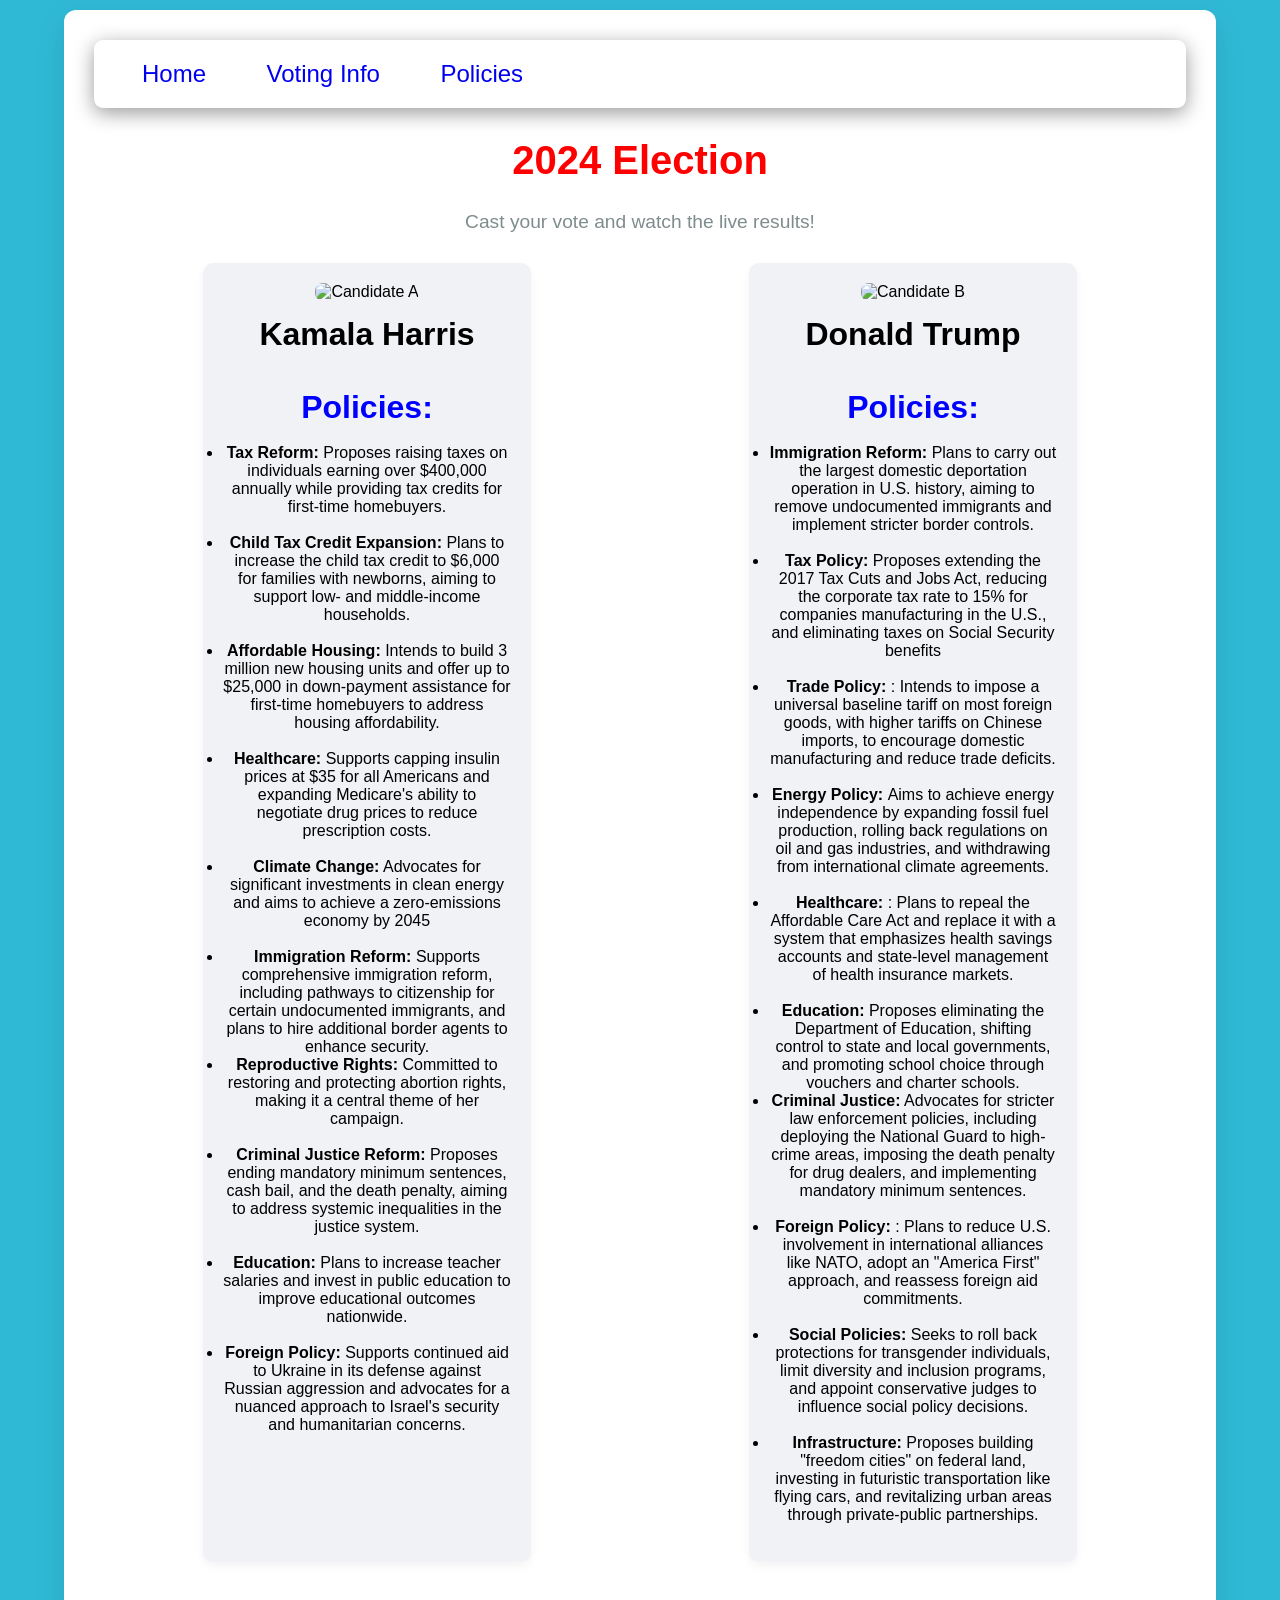
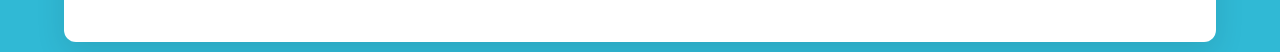
==== policies.html @ 11b2cb9f "Add files via upload" ====
<!DOCTYPE html>
<html lang="en">
<head>
    <meta charset="UTF-8">
    <meta name="viewport" content="width=device-width, initial-scale=1.0">
    <title>Voting site</title>
    <link rel="stylesheet" href="style.css">
    <script src="https://cdn.jsdelivr.net/npm/chart.js"></script>
</head>
<body>
    
    <div class="app-wrapper">
        <div class="container">
            <nav>
                <ul  >
                  <li ><a href="Intro.html"id="link">Home</a></li>
                  <li><a href="Homepage.html"  id="link">Voting Info</a></li>
                  <li ><a href="policies.html" id="link">Policies</a>
                  </li>
                  
                </ul>
              </nav>
          </div>
        
        <header>
            <h1 style="color: red;">2024 Election</h1>
            <br>

            <p>Cast your vote and watch the live results!</p>
        </header>

        <main class="voting-section">
            <div class="candidate-card">
                <img src="https://www.whitehouse.gov/wp-content/uploads/2021/04/V20210305LJ-0043-cropped.jpg" height="230px" alt="Candidate A">
                <h1>Kamala Harris</h1>
            
                <br><br>
                <ul >
                    <h1 style="color: blue;">Policies:
                    </h1>
                    <br>
                    <li><b>Tax Reform:</b> 
                        Proposes raising taxes on individuals earning over $400,000 annually while
                        providing tax credits for first-time homebuyers.</li>
                        <br>
                    <li><b>Child Tax Credit Expansion:</b>  Plans to increase the child tax credit to $6,000 for families with
                        newborns, aiming to support low- and middle-income households.</li>
                        <br>
                    <li><b>Affordable Housing:</b> Intends to build 3 million new housing units and offer up to $25,000 in
                        down-payment assistance for first-time homebuyers to address housing affordability.
                        </li><br>
                    <li><b>Healthcare:</b> Supports capping insulin prices at $35 for all Americans and expanding Medicare's
                        ability to negotiate drug prices to reduce prescription costs.
                        </li><br>
                    <li><b>Climate Change:</b> Advocates for significant investments in clean energy and aims to achieve a
                        zero-emissions economy by 2045</li><br>
                    <li><b>Immigration Reform: </b>Supports comprehensive immigration reform, including pathways to
                        citizenship for certain undocumented immigrants, and plans to hire additional border agents to
                        enhance security.</li>
                    <li><b>Reproductive Rights:</b> Committed to restoring and protecting abortion rights, making it a central
                        theme of her campaign.</li><br>
                    <li><b>Criminal Justice Reform:</b> Proposes ending mandatory minimum sentences, cash bail, and the
                        death penalty, aiming to address systemic inequalities in the justice system.
                        </li><br>
                    <li><b>Education:</b> Plans to increase teacher salaries and invest in public education to improve
                        educational outcomes nationwide.</li><br>
                    <li><b>Foreign Policy:

                    </b> Supports continued aid to Ukraine in its defense against Russian aggression
                        and advocates for a nuanced approach to Israel's security and humanitarian concerns.
                        </li><br>

                </ul>
            </div>
            <div class="candidate-card">
                <img src="https://media.vanityfair.com/photos/66bd08692f014df68a35dc46/master/w_1600,c_limit/1975757034.jpg" height="230px" alt="Candidate B">
                <h1 >Donald Trump</h1>
                <br><br>
                <ul >
                    <h1 style="color: blue;">Policies:
                    </h1>
                    <br>
                    <li><b>Immigration Reform: </b> 
                        Plans to carry out the largest domestic deportation operation in U.S.
                        history, aiming to remove undocumented immigrants and implement stricter border controls.</li>
                        <br>
                    <li><b>Tax Policy:</b>  Proposes extending the 2017 Tax Cuts and Jobs Act, reducing the corporate tax
                        rate to 15% for companies manufacturing in the U.S., and eliminating taxes on Social Security
                        benefits</li>
                        <br>
                    <li><b>Trade Policy:</b> : Intends to impose a universal baseline tariff on most foreign goods, with higher
                        tariffs on Chinese imports, to encourage domestic manufacturing and reduce trade deficits.
                        </li><br>
                    <li><b>Energy Policy: </b> Aims to achieve energy independence by expanding fossil fuel production,
                        rolling back regulations on oil and gas industries, and withdrawing from international climate
                        agreements.
                        </li><br>
                    <li><b>Healthcare:</b> : Plans to repeal the Affordable Care Act and replace it with a system that
                        emphasizes health savings accounts and state-level management of health insurance markets.</li><br>
                    <li><b>Education:  </b> Proposes eliminating the Department of Education, shifting control to state and local
                        governments, and promoting school choice through vouchers and charter schools.</li>
                    <li><b>Criminal Justice:</b> Advocates for stricter law enforcement policies, including deploying the
                        National Guard to high-crime areas, imposing the death penalty for drug dealers, and
                        implementing mandatory minimum sentences.</li><br>
                    <li><b>Foreign Policy:</b> : Plans to reduce U.S. involvement in international alliances like NATO, adopt an
                        "America First" approach, and reassess foreign aid commitments.
                        </li><br>
                    <li><b>Social Policies:</b> Seeks to roll back protections for transgender individuals, limit diversity and
                        inclusion programs, and appoint conservative judges to influence social policy decisions.</li><br>
                    <li><b>Infrastructure:
                    </b> Proposes building "freedom cities" on federal land, investing in futuristic
                    transportation like flying cars, and revitalizing urban areas through private-public partnerships.
                        </li><br>

                </ul>
            </div>
           
        </main>

        
    </div>

</body>
</html>
---- style.css ----
* {
    margin: 0;
    padding: 0;
    box-sizing: border-box;
    font-family: 'Roboto', sans-serif;
  }
  .container{
    width: 100%;
    justify-content: center;
  }
  nav{
    border-radius: 9px;
    padding: 20px;
    box-shadow: 0 5px 20px rgba(0,0,0,0.4);
  }
  nav ul li{
    display: inline-block;
    list-style: none;
    font-size: 1.5rem;
    padding: 0 8px;
    margin: 0 20px;
    cursor: pointer;
    position: relative;
  }
  nav ul li:after{
    content: '';
    width: 0;
    height: 2px;
    background: #2192ff;
    position: absolute;
    left: 0;
    bottom: -10px;
    transition: 0.5s;
  }
  nav ul li:hover::after{
    width:100%;
  }
  #link:link{
    text-decoration: none;
  }
  body {
    background-color: #30b9d5;
    display: flex;
    justify-content: center;
    align-items: center;
    min-height: 100vh;
  }
  .app-wrapper {
    background-color: white;
    width: 90%;
    max-width: 1200px;
    border-radius: 12px;
    padding: 30px;
    box-shadow: 0 10px 30px rgba(0, 0, 0, 0.1);
    margin: 10px;
  }
  header {
    text-align: center;
    margin-bottom: 30px;
    margin-top: 30px;

  }
  header h1 {
    font-size: 2.5rem;
    color: #2c3e50;
  }
  header p {
    color: #7f8c8d;
    font-size: 1.2rem;
    margin-top: 10px;
  }
  .voting-section {
    display: flex;
    justify-content: space-around;
    margin-bottom: 50px;
  }
  .candidate-card {
    background-color: #f1f2f6;
    border-radius: 10px;
    padding: 20px;
    text-align: center;
    width: 30%;
    box-shadow: 0 4px 10px rgba(0, 0, 0, 0.05);
    transition: transform 0.3s ease, box-shadow 0.3s ease;
  }
  .candidate-card img {
    width: 100%;
    border-radius: 8px;
    margin-bottom: 15px;
  }
  .candidate-card button {
    background-color: #2980b9;
    color: white;
    border: none;
    padding: 12px 25px;
    font-size: 1rem;
    border-radius: 5px;
    cursor: pointer;
    transition: background-color 0.3s ease;
  }
  .candidate-card button:hover {
    background-color: #3498db;
  }
  .candidate-card:hover {
    transform: translateY(-5px);
    box-shadow: 0 6px 15px rgba(0, 0, 0, 0.1);
  }.results-section {
    text-align: center;
  }
  .results-section h2 {
    font-size: 2rem;
    color: #34495e;
    margin-bottom: 20px;
  }
  .confirmation {
    position: fixed;
    bottom: 20px;
    left: 50%;
    transform: translateX(-50%);
    background-color: #2ecc71;
    color: white;
    padding: 15px 20px;
    border-radius: 8px;
    font-size: 1.1rem;
    opacity: 1;
    transition: opacity 0.5s ease;
  }
  .confirmation.fade-out {
    opacity: 0;
  }
  button {
    background-color: #2980b9;
    color: white;
    border: none;
    padding: 12px 25px;
    font-size: 1rem;
    border-radius: 5px;
    cursor: pointer;
    transition: background-color 0.3s ease;
    margin: 10px;
  }
  button:hover {
    background-color: #3498db;
  }
  canvas {
    max-width: 100%;
    height: 300px;
    margin-bottom: 20px;
  }
  p {
    font-size: 1.2rem;
    color: #2c3e50;
  }
  @media (max-width: 768px) {
    .voting-section {
        flex-direction: column;
        align-items: center;
    }
    .candidate-card {
        width: 80%;
        margin-bottom: 20px;
    }
  }
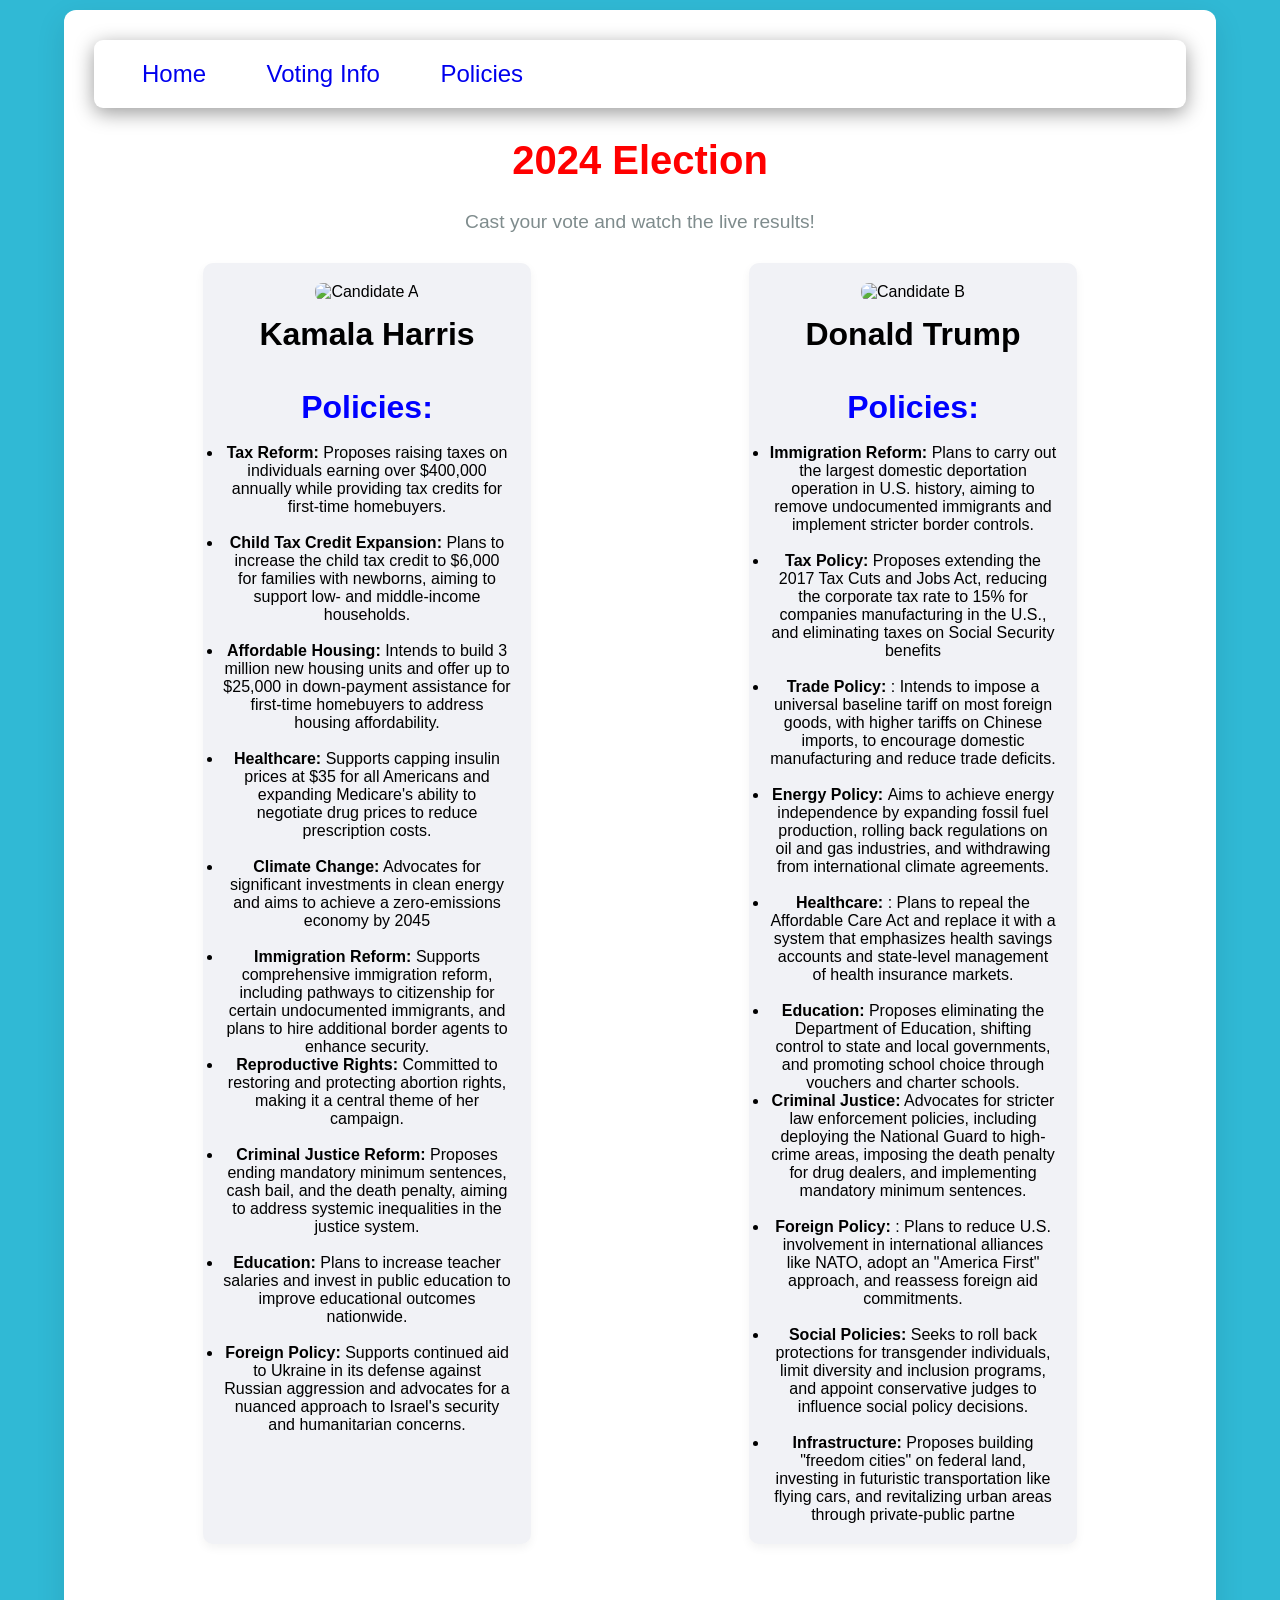
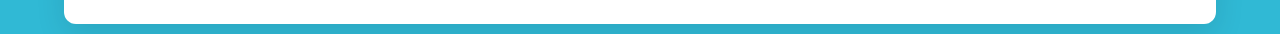
==== commit 0b6fea8c: "Add files via upload" ====
--- a/policies.html
+++ b/policies.html
@@ -1,124 +1,112 @@
-<!DOCTYPE html>
-<html lang="en">
-<head>
-    <meta charset="UTF-8">
-    <meta name="viewport" content="width=device-width, initial-scale=1.0">
-    <title>Voting site</title>
-    <link rel="stylesheet" href="style.css">
-    <script src="https://cdn.jsdelivr.net/npm/chart.js"></script>
-</head>
-<body>
-    
-    <div class="app-wrapper">
-        <div class="container">
-            <nav>
-                <ul  >
-                  <li ><a href="Intro.html"id="link">Home</a></li>
-                  <li><a href="Homepage.html"  id="link">Voting Info</a></li>
-                  <li ><a href="policies.html" id="link">Policies</a>
-                  </li>
-                  
-                </ul>
-              </nav>
-          </div>
-        
-        <header>
-            <h1 style="color: red;">2024 Election</h1>
-            <br>
-
-            <p>Cast your vote and watch the live results!</p>
-        </header>
-
-        <main class="voting-section">
-            <div class="candidate-card">
-                <img src="https://www.whitehouse.gov/wp-content/uploads/2021/04/V20210305LJ-0043-cropped.jpg" height="230px" alt="Candidate A">
-                <h1>Kamala Harris</h1>
-            
-                <br><br>
-                <ul >
-                    <h1 style="color: blue;">Policies:
-                    </h1>
-                    <br>
-                    <li><b>Tax Reform:</b> 
-                        Proposes raising taxes on individuals earning over $400,000 annually while
-                        providing tax credits for first-time homebuyers.</li>
-                        <br>
-                    <li><b>Child Tax Credit Expansion:</b>  Plans to increase the child tax credit to $6,000 for families with
-                        newborns, aiming to support low- and middle-income households.</li>
-                        <br>
-                    <li><b>Affordable Housing:</b> Intends to build 3 million new housing units and offer up to $25,000 in
-                        down-payment assistance for first-time homebuyers to address housing affordability.
-                        </li><br>
-                    <li><b>Healthcare:</b> Supports capping insulin prices at $35 for all Americans and expanding Medicare's
-                        ability to negotiate drug prices to reduce prescription costs.
-                        </li><br>
-                    <li><b>Climate Change:</b> Advocates for significant investments in clean energy and aims to achieve a
-                        zero-emissions economy by 2045</li><br>
-                    <li><b>Immigration Reform: </b>Supports comprehensive immigration reform, including pathways to
-                        citizenship for certain undocumented immigrants, and plans to hire additional border agents to
-                        enhance security.</li>
-                    <li><b>Reproductive Rights:</b> Committed to restoring and protecting abortion rights, making it a central
-                        theme of her campaign.</li><br>
-                    <li><b>Criminal Justice Reform:</b> Proposes ending mandatory minimum sentences, cash bail, and the
-                        death penalty, aiming to address systemic inequalities in the justice system.
-                        </li><br>
-                    <li><b>Education:</b> Plans to increase teacher salaries and invest in public education to improve
-                        educational outcomes nationwide.</li><br>
-                    <li><b>Foreign Policy:
-
-                    </b> Supports continued aid to Ukraine in its defense against Russian aggression
-                        and advocates for a nuanced approach to Israel's security and humanitarian concerns.
-                        </li><br>
-
-                </ul>
-            </div>
-            <div class="candidate-card">
-                <img src="https://media.vanityfair.com/photos/66bd08692f014df68a35dc46/master/w_1600,c_limit/1975757034.jpg" height="230px" alt="Candidate B">
-                <h1 >Donald Trump</h1>
-                <br><br>
-                <ul >
-                    <h1 style="color: blue;">Policies:
-                    </h1>
-                    <br>
-                    <li><b>Immigration Reform: </b> 
-                        Plans to carry out the largest domestic deportation operation in U.S.
-                        history, aiming to remove undocumented immigrants and implement stricter border controls.</li>
-                        <br>
-                    <li><b>Tax Policy:</b>  Proposes extending the 2017 Tax Cuts and Jobs Act, reducing the corporate tax
-                        rate to 15% for companies manufacturing in the U.S., and eliminating taxes on Social Security
-                        benefits</li>
-                        <br>
-                    <li><b>Trade Policy:</b> : Intends to impose a universal baseline tariff on most foreign goods, with higher
-                        tariffs on Chinese imports, to encourage domestic manufacturing and reduce trade deficits.
-                        </li><br>
-                    <li><b>Energy Policy: </b> Aims to achieve energy independence by expanding fossil fuel production,
-                        rolling back regulations on oil and gas industries, and withdrawing from international climate
-                        agreements.
-                        </li><br>
-                    <li><b>Healthcare:</b> : Plans to repeal the Affordable Care Act and replace it with a system that
-                        emphasizes health savings accounts and state-level management of health insurance markets.</li><br>
-                    <li><b>Education:  </b> Proposes eliminating the Department of Education, shifting control to state and local
-                        governments, and promoting school choice through vouchers and charter schools.</li>
-                    <li><b>Criminal Justice:</b> Advocates for stricter law enforcement policies, including deploying the
-                        National Guard to high-crime areas, imposing the death penalty for drug dealers, and
-                        implementing mandatory minimum sentences.</li><br>
-                    <li><b>Foreign Policy:</b> : Plans to reduce U.S. involvement in international alliances like NATO, adopt an
-                        "America First" approach, and reassess foreign aid commitments.
-                        </li><br>
-                    <li><b>Social Policies:</b> Seeks to roll back protections for transgender individuals, limit diversity and
-                        inclusion programs, and appoint conservative judges to influence social policy decisions.</li><br>
-                    <li><b>Infrastructure:
-                    </b> Proposes building "freedom cities" on federal land, investing in futuristic
-                    transportation like flying cars, and revitalizing urban areas through private-public partnerships.
-                        </li><br>
-
-                </ul>
-            </div>
-           
-        </main>
-
-        
-    </div>
-
-</body>
-</html>
+<!DOCTYPE html>
+<html lang="en">
+<head>
+    <meta charset="UTF-8">
+    <meta name="viewport" content="width=device-width, initial-scale=1.0">
+    <title>Voting site</title>
+    <link rel="stylesheet" href="style.css">
+    <script src="https://cdn.jsdelivr.net/npm/chart.js"></script>
+</head>
+<body>
+    
+    <div class="app-wrapper">
+        <div class="container">
+            <nav>
+                <ul  >
+                  <li ><a href="Intro.html"id="link">Home</a></li>
+                  <li><a href="index.html"  id="link">Voting Info</a></li>
+                  <li ><a href="policies.html" id="link">Policies</a>
+                  </li>
+                  
+                </ul>
+              </nav>
+          </div>
+        
+        <header>
+            <h1 style="color: red;">2024 Election</h1>
+            <br>
+
+            <p>Cast your vote and watch the live results!</p>
+        </header>
+
+        <main class="voting-section">
+            <div class="candidate-card">
+                <img src="https://www.whitehouse.gov/wp-content/uploads/2021/04/V20210305LJ-0043-cropped.jpg" height="230px" alt="Candidate A">
+                <h1>Kamala Harris</h1>
+            
+                <br><br>
+                <ul >
+                    <h1 style="color: blue;">Policies:
+                    </h1>
+                    <br>
+                    <li><b>Tax Reform:</b> 
+                        Proposes raising taxes on individuals earning over $400,000 annually while
+                        providing tax credits for first-time homebuyers.</li>
+                        <br>
+                    <li><b>Child Tax Credit Expansion:</b>  Plans to increase the child tax credit to $6,000 for families with
+                        newborns, aiming to support low- and middle-income households.</li>
+                        <br>
+                    <li><b>Affordable Housing:</b> Intends to build 3 million new housing units and offer up to $25,000 in
+                        down-payment assistance for first-time homebuyers to address housing affordability.
+                        </li><br>
+                    <li><b>Healthcare:</b> Supports capping insulin prices at $35 for all Americans and expanding Medicare's
+                        ability to negotiate drug prices to reduce prescription costs.
+                        </li><br>
+                    <li><b>Climate Change:</b> Advocates for significant investments in clean energy and aims to achieve a
+                        zero-emissions economy by 2045</li><br>
+                    <li><b>Immigration Reform: </b>Supports comprehensive immigration reform, including pathways to
+                        citizenship for certain undocumented immigrants, and plans to hire additional border agents to
+                        enhance security.</li>
+                    <li><b>Reproductive Rights:</b> Committed to restoring and protecting abortion rights, making it a central
+                        theme of her campaign.</li><br>
+                    <li><b>Criminal Justice Reform:</b> Proposes ending mandatory minimum sentences, cash bail, and the
+                        death penalty, aiming to address systemic inequalities in the justice system.
+                        </li><br>
+                    <li><b>Education:</b> Plans to increase teacher salaries and invest in public education to improve
+                        educational outcomes nationwide.</li><br>
+                    <li><b>Foreign Policy:
+
+                    </b> Supports continued aid to Ukraine in its defense against Russian aggression
+                        and advocates for a nuanced approach to Israel's security and humanitarian concerns.
+                        </li><br>
+
+                </ul>
+            </div>
+            <div class="candidate-card">
+                <img src="https://media.vanityfair.com/photos/66bd08692f014df68a35dc46/master/w_1600,c_limit/1975757034.jpg" height="230px" alt="Candidate B">
+                <h1 >Donald Trump</h1>
+                <br><br>
+                <ul >
+                    <h1 style="color: blue;">Policies:
+                    </h1>
+                    <br>
+                    <li><b>Immigration Reform: </b> 
+                        Plans to carry out the largest domestic deportation operation in U.S.
+                        history, aiming to remove undocumented immigrants and implement stricter border controls.</li>
+                        <br>
+                    <li><b>Tax Policy:</b>  Proposes extending the 2017 Tax Cuts and Jobs Act, reducing the corporate tax
+                        rate to 15% for companies manufacturing in the U.S., and eliminating taxes on Social Security
+                        benefits</li>
+                        <br>
+                    <li><b>Trade Policy:</b> : Intends to impose a universal baseline tariff on most foreign goods, with higher
+                        tariffs on Chinese imports, to encourage domestic manufacturing and reduce trade deficits.
+                        </li><br>
+                    <li><b>Energy Policy: </b> Aims to achieve energy independence by expanding fossil fuel production,
+                        rolling back regulations on oil and gas industries, and withdrawing from international climate
+                        agreements.
+                        </li><br>
+                    <li><b>Healthcare:</b> : Plans to repeal the Affordable Care Act and replace it with a system that
+                        emphasizes health savings accounts and state-level management of health insurance markets.</li><br>
+                    <li><b>Education:  </b> Proposes eliminating the Department of Education, shifting control to state and local
+                        governments, and promoting school choice through vouchers and charter schools.</li>
+                    <li><b>Criminal Justice:</b> Advocates for stricter law enforcement policies, including deploying the
+                        National Guard to high-crime areas, imposing the death penalty for drug dealers, and
+                        implementing mandatory minimum sentences.</li><br>
+                    <li><b>Foreign Policy:</b> : Plans to reduce U.S. involvement in international alliances like NATO, adopt an
+                        "America First" approach, and reassess foreign aid commitments.
+                        </li><br>
+                    <li><b>Social Policies:</b> Seeks to roll back protections for transgender individuals, limit diversity and
+                        inclusion programs, and appoint conservative judges to influence social policy decisions.</li><br>
+                    <li><b>Infrastructure:
+                    </b> Proposes building "freedom cities" on federal land, investing in futuristic
+                    transportation like flying cars, and revitalizing urban areas through private-public partne
